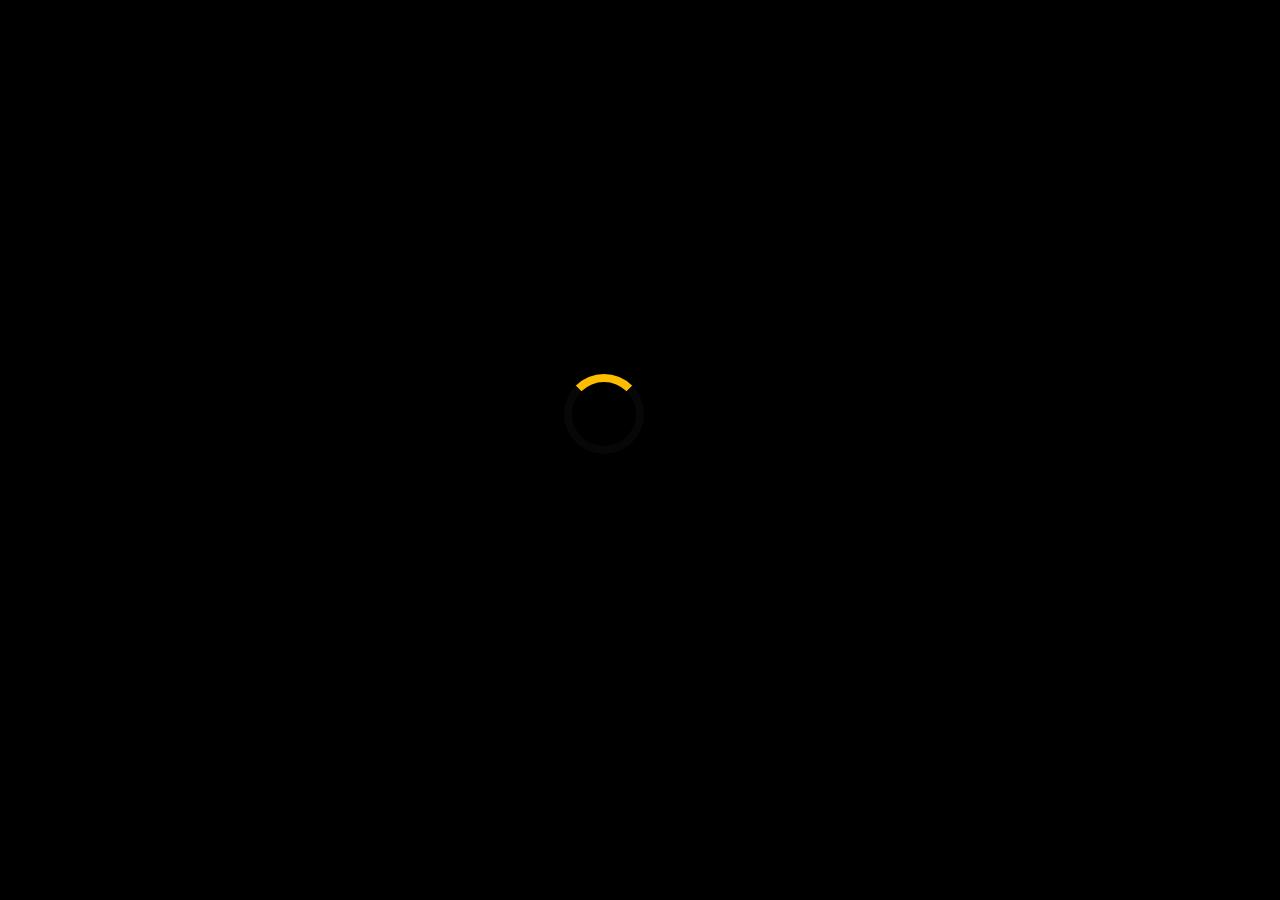
==== index.html @ 91dd9e77 "Add files via upload" ====
<!DOCTYPE html>
<html lang="en">
<head>
    <script src="app.js"></script>
    <meta charset="UTF-8">
    <meta name="viewport" content="width=device-width, initial-scale=1.0">
    <title>Roaring Owl | Creative Growth Solutions</title>
    <link rel="stylesheet" href="style_maintainance.css">
</head>
<body onload="myFunction()" bgcolor="black">
    <div id="loader">
        <div class="spinner"></div>
    </div>
    <div id="myDiv" class="main">
        <img class="logo_size" src="Assets\Logo\Logo_nobg.png" alt=""><br><br><br>
        <div class="maintainance">THE WEBSITE IS DOWN FOR MAINTAINANCE AND WILL BE UP IN <span id="timer"></span></div>    
    </div>
    
</body>
---- style_maintainance.css ----
*{
    margin: 0;
    padding: 0;
    box-sizing: border-box;
    font-family: Arial, Helvetica, sans-serif;
}
.main{
    height: 100dvh;
    display: flex;
    flex-direction: column;
    justify-content: center;
    align-items: center;
}
.logo_size {
    width: 30vw;
}
.maintainance{
    color: #ffbd00;
    font-size: 1vw;
    font-weight: bold;
}
#timer{
    color: white;
}
#loader {
    position: absolute;
    left: 50%;
    top: 50%;
    z-index: 1;
    width: 80px;
    height: 80px;
    margin: -76px 0 0 -76px;
    border: 8px solid #070707;
    border-radius: 50%;
    border-top: 8px solid #ffbd00;
    -webkit-animation: spin 2s linear infinite;
    animation: spin 2s linear infinite;
  }
  .main {
    position: relative;
    -webkit-animation-name: animatebottom;
    -webkit-animation-duration: 2s;
    animation-name: animatebottom;
    animation-duration: 2s
  }
  @-webkit-keyframes spin {
    0% { -webkit-transform: rotate(0deg); }
    100% { -webkit-transform: rotate(360deg); }
  }
  
  @keyframes spin {
    0% { transform: rotate(0deg); }
    100% { transform: rotate(360deg); }
  }
  
  @-webkit-keyframes animatebottom {
    from { bottom:0px; opacity:0 } 
    to { bottom:0px; opacity:1 }
  }
  
  @keyframes animatebottom { 
    from{  opacity:0 } 
    to{  opacity:1 }
  }
  
  #myDiv {
    display: none;
    text-align: center;
  }
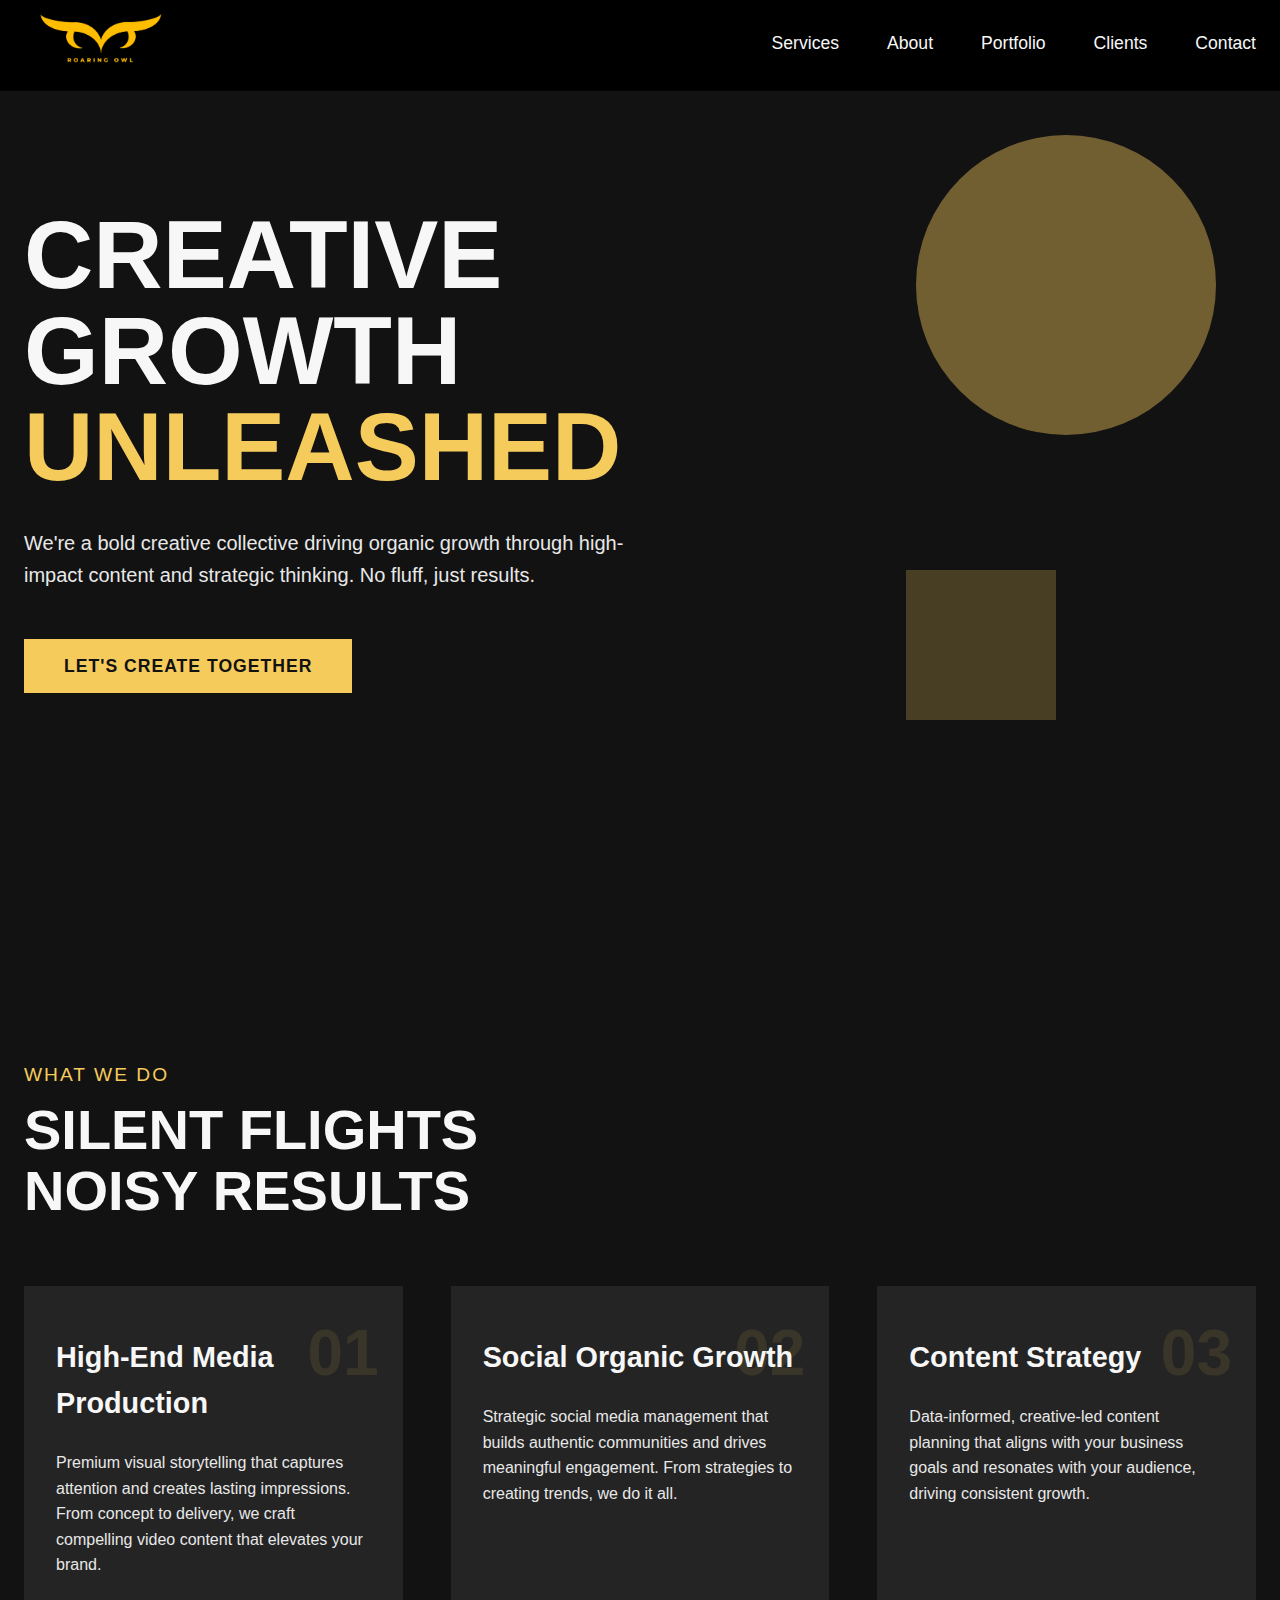
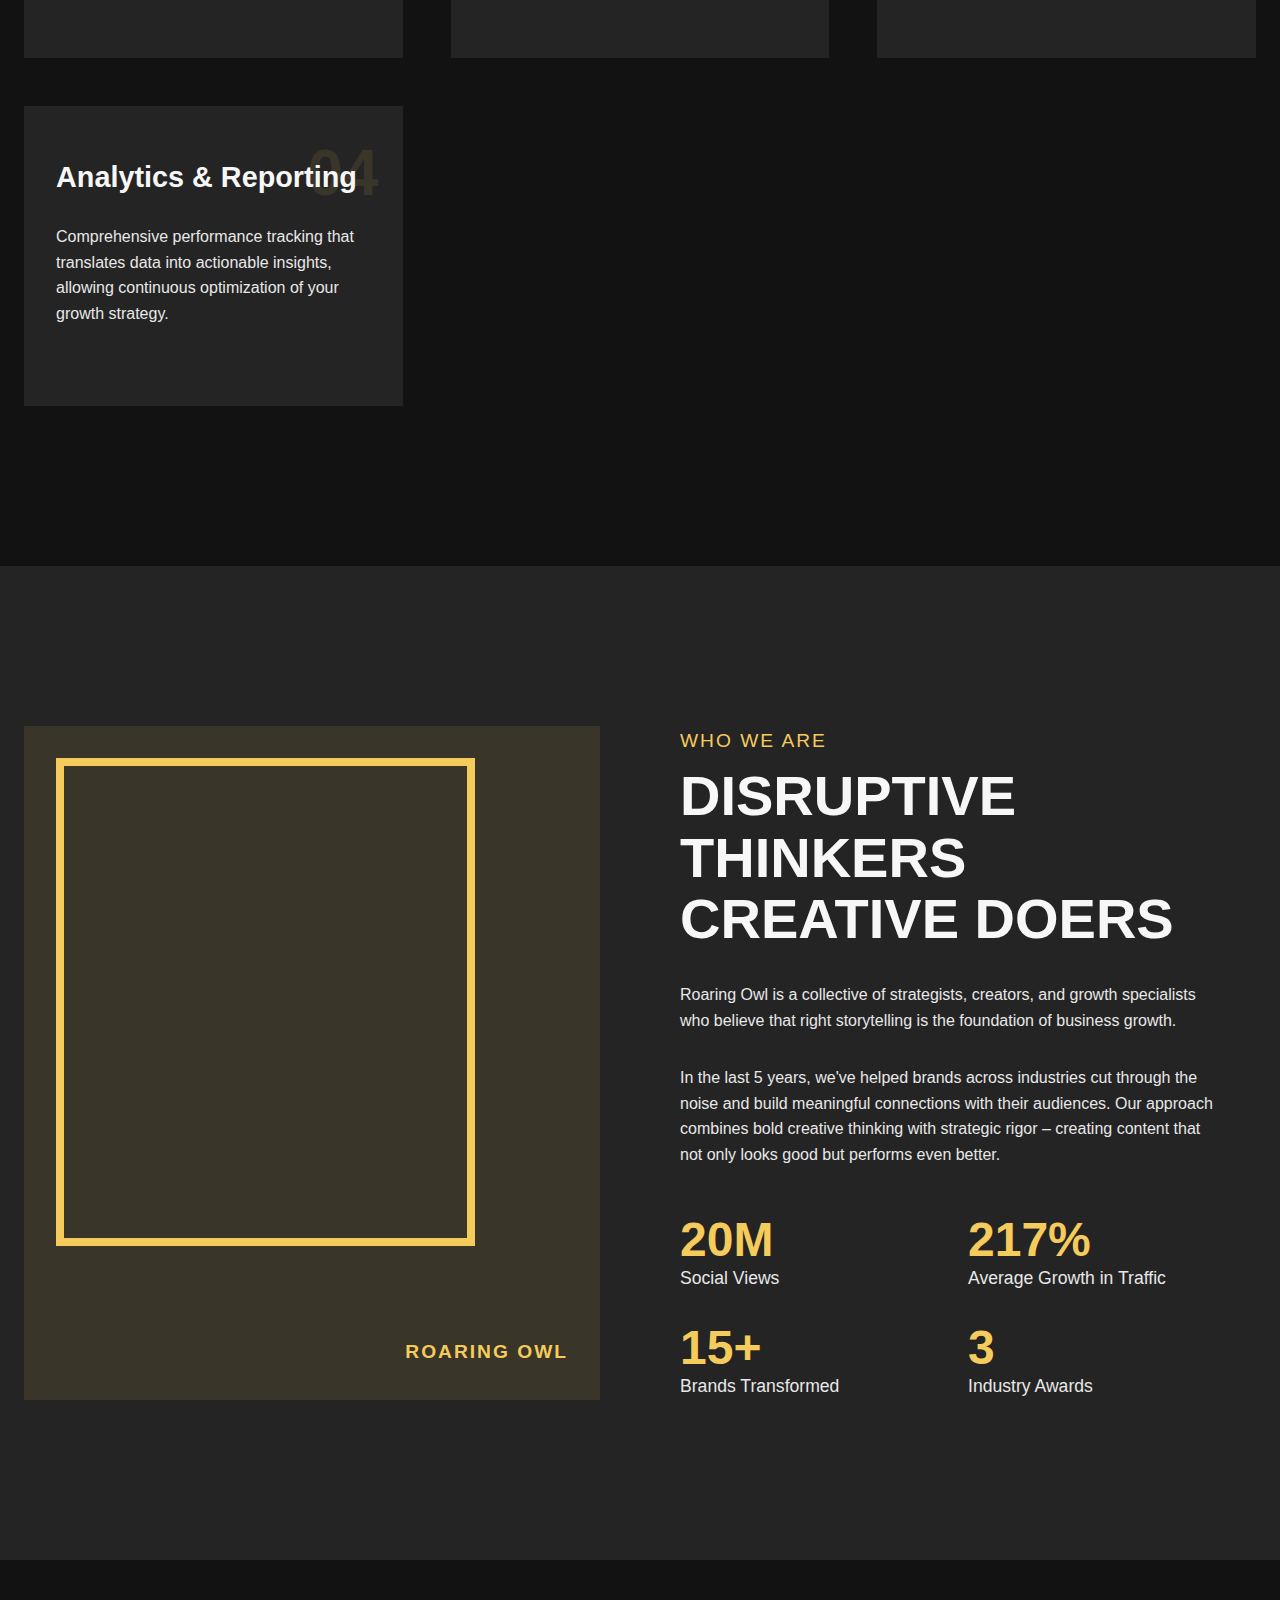
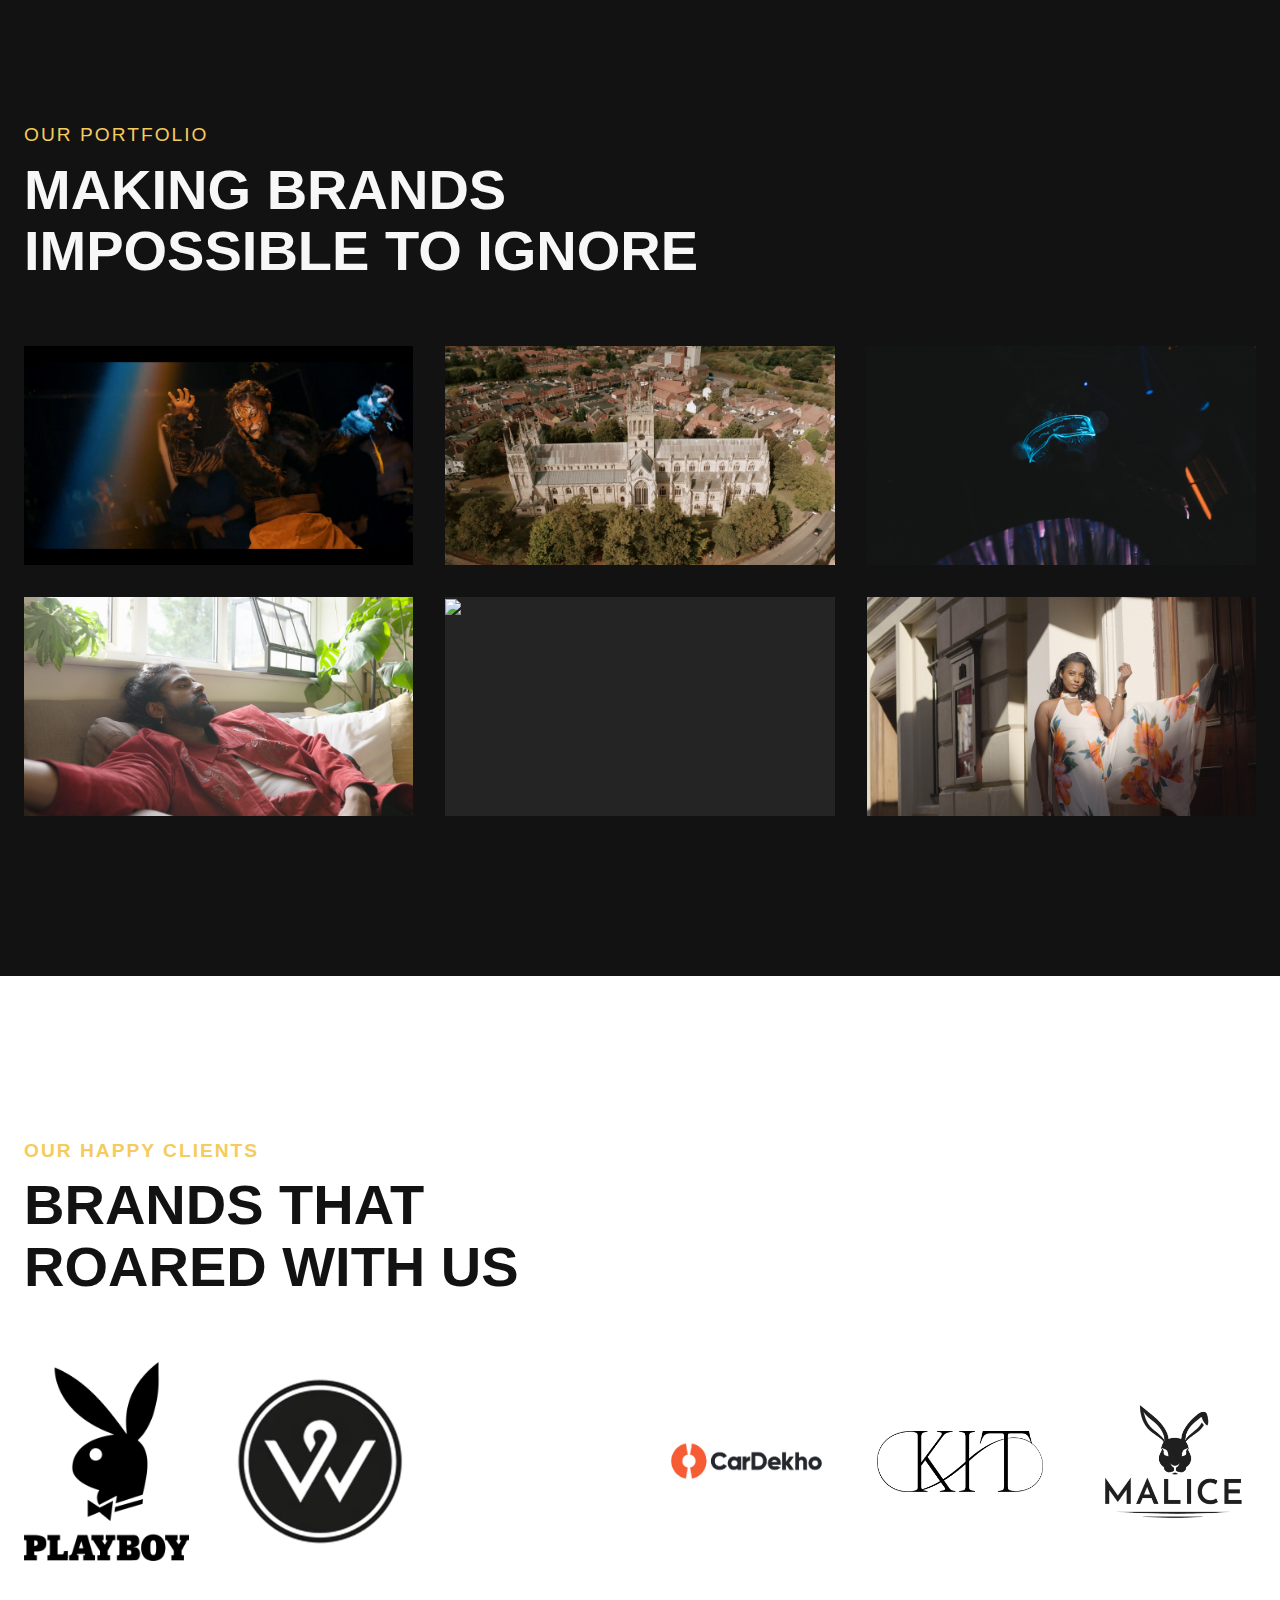
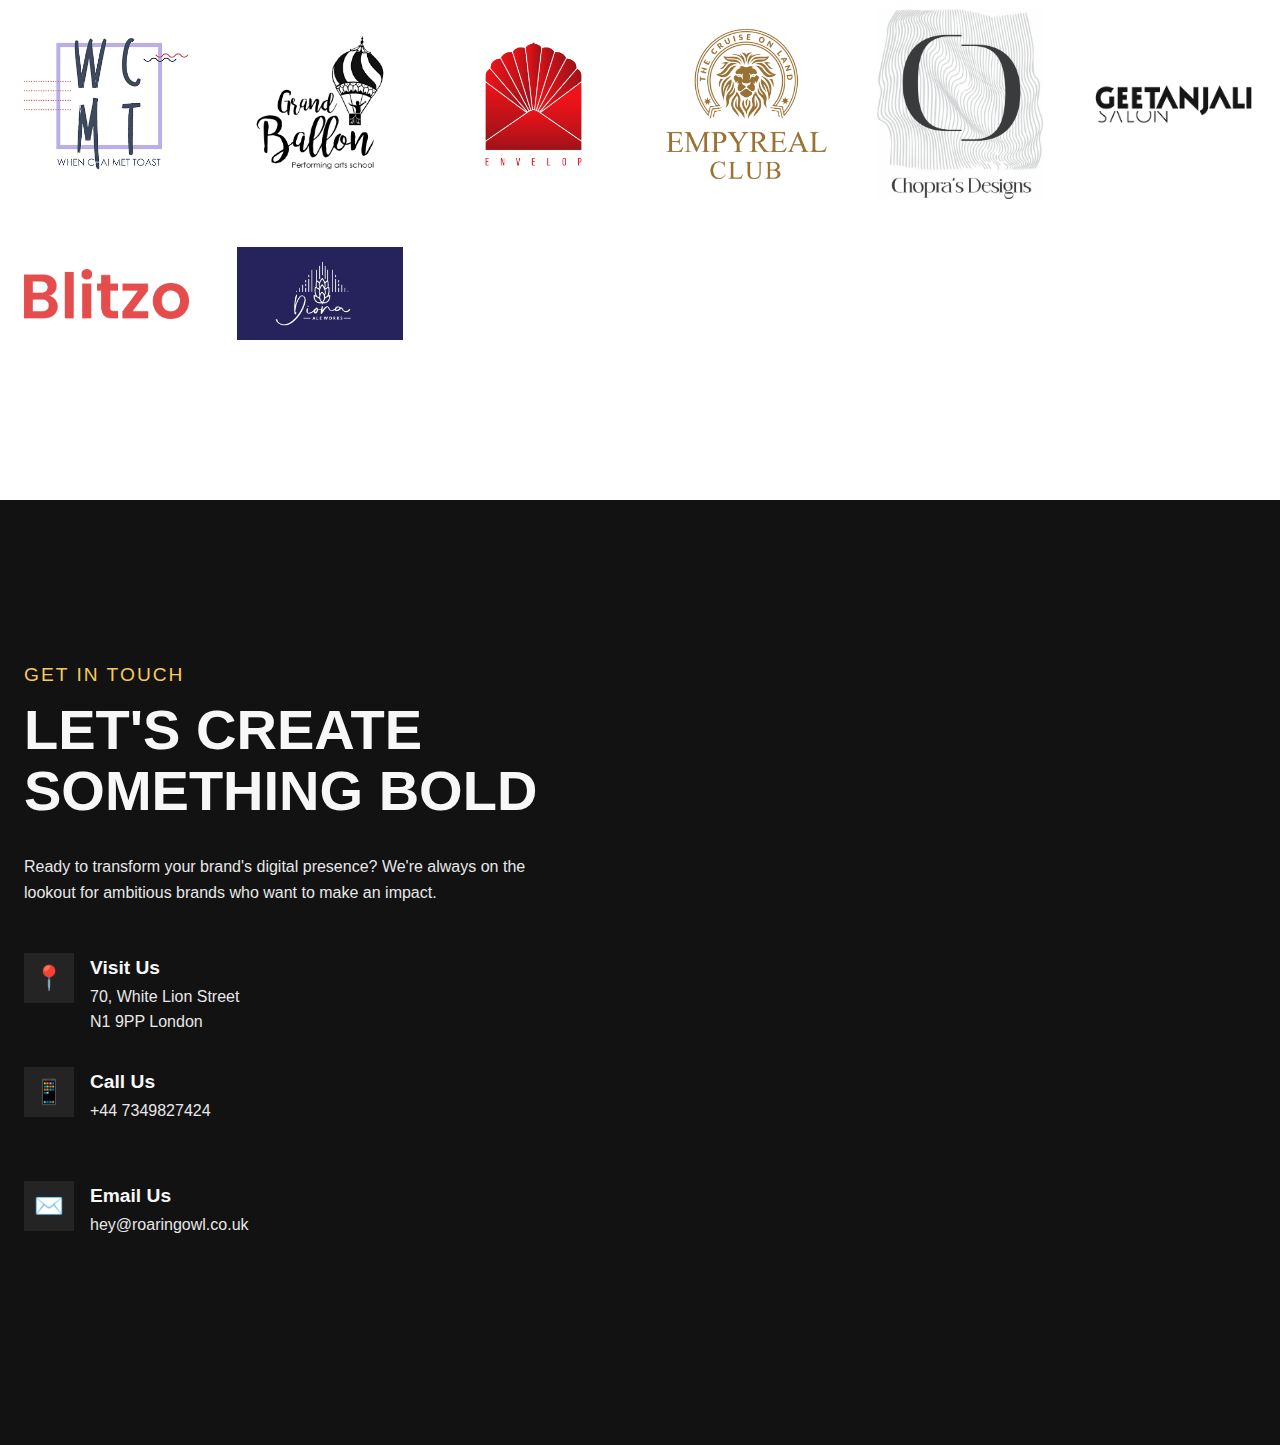
==== commit 5abd911c: "Website Live" ====
--- a/index.html
+++ b/index.html
@@ -1,19 +1,325 @@
 <!DOCTYPE html>
 <html lang="en">
 <head>
+    
     <script src="app.js"></script>
     <meta charset="UTF-8">
     <meta name="viewport" content="width=device-width, initial-scale=1.0">
     <title>Roaring Owl | Creative Growth Solutions</title>
-    <link rel="stylesheet" href="style_maintainance.css">
+    <link rel="icon" type="image/x-icon" href="/Assets/Icons/Logo_nobg.png">
+    <link rel="stylesheet" href="style.css">
 </head>
 <body onload="myFunction()" bgcolor="black">
-    <div id="loader">
-        <div class="spinner"></div>
-    </div>
-    <div id="myDiv" class="main">
-        <img class="logo_size" src="Assets\Logo\Logo_nobg.png" alt=""><br><br><br>
-        <div class="maintainance">THE WEBSITE IS DOWN FOR MAINTAINANCE AND WILL BE UP IN <span id="timer"></span></div>    
-    </div>
+    <!-- Header -->
+<header id="header">
+    <div class="container">
+        <nav>
+            <div class="logo">
+                <div class="logo-text"><img class="logo-img" src="Assets/Logo/Logo_nobg.png"></div>
+            </div>
+            <div class="nav-links">
+                <a href="#services">Services</a>
+                <a href="#about">About</a>
+                <a href="#work">Portfolio</a>
+                <a href="#client">Clients</a>
+                <a href="#contact">Contact</a>
+            </div>
+            <div class="menu-toggle">☰</div>
+        </nav>
+    </div>
+</header>
+
+<!-- Hero Section -->
+<section class="hero">
+    <div class="container">
+        <div class="hero-content">
+            <h1 class="hero-title">CREATIVE GROWTH <span>UNLEASHED</span></h1>
+            <p class="hero-description">We're a bold creative collective driving organic growth through high-impact content and strategic thinking. No fluff, just results.</p>
+            <a href="#contact" class="btn">Let's Create Together</a>
+        </div>
+    </div>
+    <div class="hero-shapes">
+        <div class="hero-shape shape1"></div>
+        <div class="hero-shape shape2"></div>
+    </div>
+</section>
+
+<!-- Services Section -->
+<section id="services" class="services">
+    <div class="container">
+        <p class="section-subtitle">What We Do</p>
+        <h2 class="section-title">SILENT FLIGHTS<br>NOISY RESULTS</h2>
+        <div class="services-grid">
+            <div class="service-card">
+                <div class="service-number">01</div>
+                <h3 class="service-title">High-End Media Production</h3>
+                <p class="service-description">Premium visual storytelling that captures attention and creates lasting impressions. From concept to delivery, we craft compelling video content that elevates your brand.</p>
+                <!-- <a href="#" class="service-link">Learn more</a> -->
+            </div>
+            <div class="service-card">
+                <div class="service-number">02</div>
+                <h3 class="service-title">Social Organic Growth</h3>
+                <p class="service-description">Strategic social media management that builds authentic communities and drives meaningful engagement. From strategies to creating trends, we do it all.</p>
+                <!-- <a href="#" class="service-link">Learn more</a> -->
+            </div>
+            <div class="service-card">
+                <div class="service-number">03</div>
+                <h3 class="service-title">Content Strategy</h3>
+                <p class="service-description">Data-informed, creative-led content planning that aligns with your business goals and resonates with your audience, driving consistent growth.</p>
+                <!-- <a href="#" class="service-link">Learn more</a> -->
+            </div>
+            <div class="service-card">
+                <div class="service-number">04</div>
+                <h3 class="service-title">Analytics & Reporting</h3>
+                <p class="service-description">Comprehensive performance tracking that translates data into actionable insights, allowing continuous optimization of your growth strategy.</p>
+                <!-- <a href="#" class="service-link">Learn more</a> -->
+            </div>
+        </div>
+    </div>
+</section>
+
+<!-- About Section -->
+<section id="about" class="about">
+    <div class="container">
+        <div class="about-grid">
+            <div class="about-image">
+                <!-- Placeholder for image -->
+            </div>
+            <div class="about-content">
+                <p class="section-subtitle">Who We Are</p>
+                <h2 class="section-title">DISRUPTIVE THINKERS<br>CREATIVE DOERS</h2>
+                <p class="about-text">Roaring Owl is a collective of strategists, creators, and growth specialists who believe that right storytelling is the foundation of business growth.</p>
+                <p class="about-text">In the last 5 years, we've helped brands across industries cut through the noise and build meaningful connections with their audiences. Our approach combines bold creative thinking with strategic rigor – creating content that not only looks good but performs even better.</p>
+                <div class="stats-grid">
+                    <div class="stat-item">
+                        <span class="stat-number">20M</span>
+                        <span class="stat-label">Social Views</span>
+                    </div>
+                    <div class="stat-item">
+                        <span class="stat-number">217%</span>
+                        <span class="stat-label">Average Growth in Traffic</span>
+                    </div>
+                    <div class="stat-item">
+                        <span class="stat-number">15+</span>
+                        <span class="stat-label">Brands Transformed</span>
+                    </div>
+                    <div class="stat-item">
+                        <span class="stat-number">3</span>
+                        <span class="stat-label">Industry Awards</span>
+                    </div>
+                </div>
+            </div>
+        </div>
+    </div>
+</section>
+
+<!-- Work Section -->
+<section id="work" class="work">
+    <div class="container">
+        <p class="section-subtitle">Our Portfolio</p>
+        <h2 class="section-title">MAKING BRANDS<br>IMPOSSIBLE TO IGNORE</h2>
+        <div class="work-grid">
+            <div class="work-item">
+                <img class="work-img" src="Assets/Work/the-legend-of-jungle.jpeg">
+                <div class="work-info">
+                    <h3 class="work-title">Legend of Jungle Campaign</h3>
+                    <p class="work-category">Media Production</p>
+                </div>
+            </div>
+            <div class="work-item">
+                <img class="work-img" src="Assets/Work/york.jpg">
+                <div class="work-info">
+                    <h3 class="work-title">Back To 1970 Campaign</h3>
+                    <p class="work-category">Media Production</p>
+                </div>
+            </div>
+            <div class="work-item">
+                <img class="work-img" src="Assets/Work/Studio 2054.jpg">
+                <div class="work-info">
+                    <h3 class="work-title">Studio 2054</h3>
+                    <p class="work-category">Social Growth</p>
+                </div>
+            </div>
+            <div class="work-item">
+                <img class="work-img" src="Assets/Work/TFKT.jpg">
+                <div class="work-info">
+                    <h3 class="work-title">The French Kiss Tunnel</h3>
+                    <p class="work-category">PR Campaign</p>
+                </div>
+            </div>
+            <div class="work-item">
+                <img class="work-img" src="Assets/Work/Patek Phillip.png">
+                <div class="work-info">
+                    <h3 class="work-title">Nautilus 5980/1R</h3>
+                    <p class="work-category">Social Growth</p>
+                </div>
+            </div>
+            <div class="work-item">
+                <img class="work-img" src="Assets/Work/Monet.jpg">
+                <div class="work-info">
+                    <h3 class="work-title">Canvas of Warmth</h3>
+                    <p class="work-category">Media Production</p>
+                </div>
+            </div>
+        </div>
+    </div>
+</section>
+
+<!-- Client Section -->
+<section id="client" class="client">
+    <div class="container">
+        <p class="section-subtitle">Our Happy Clients</p>
+        <h2 class="section-title">BRANDS THAT <br>ROARED WITH US</h2>
+        <!-- <marquee> -->
+            <div class="client-grid">
+                <div class="client-member">
+                        <img class="client-photo" src="Assets/Brands/PlayboyLogo.svg.png" alt="">
+                </div>
+                <div class="client-member">
+                        <img class="client-photo" src="Assets/Brands/Official Watches.png" alt="">
+                </div>
+                <div class="client-member">
+                        <img class="client-photo" src="Assets/Brands/JLF.png" alt="">
+                </div>
+                <div class="client-member">
+                        <img class="client-photo" src="Assets/Brands/Car Dekho.png" alt="">
+                </div>
+                <div class="client-member">
+                    <img class="client-photo invert" src="Assets/Brands/kit-white@4x.png" alt="">
+                </div>
+                <div class="client-member">
+                    <img class="client-photo" src="Assets/Brands/Malice Arts.png" alt="">
+                </div>
+                <div class="client-member">
+                    <img class="client-photo" src="Assets/Brands/WCMT.png" alt="">
+                </div>
+                <div class="client-member">
+                        <img class="client-photo" src="Assets/Brands/Grand Ballon.png" alt="">
+                </div>
+                <div class="client-member">
+                    <img class="client-photo" src="Assets/Brands/Envelop.jpg" alt="">
+                </div>
+                <div class="client-member">
+                    <img class="client-photo" src="Assets/Brands/Empyreal.png" alt="">
+                </div>
+                <div class="client-member">
+                    <img class="client-photo" src="Assets/Brands/Chopra.jpg" alt="">
+                </div>
+                <div class="client-member">
+                    <img class="client-photo" src="Assets/Brands/Geetanjali.png" alt="">
+                </div>
+                <div class="client-member">
+                    <img class="client-photo" src="Assets/Brands/blitzo text.png" alt="">
+                </div>
+                <div class="client-member">
+                    <img class="client-photo" src="Assets/Brands/DIONA.jpg" alt="">
+                </div>
+            </div>
+        </marquee>
+    </div>
+</section>
+
+<!-- Team Section -->
+<!-- <section class="team">
+    <div class="container">
+        <p class="section-subtitle">Our Creative Minds</p>
+        <h2 class="section-title">THE OWLS BEHIND<br>THE ROAR</h2>
+        <div class="team-grid">
+            <div class="team-member">
+                <div class="team-photo"> -->
+                    <!-- Placeholder for image -->
+                <!-- </div>
+                <div class="team-info">
+                    <h3 class="team-name">Alex Rivera</h3>
+                    <p class="team-role">Founder & Creative Director</p>
+                    <p class="team-bio">Former agency veteran with 15+ years crafting growth strategies for global brands.</p>
+                    <div class="team-social">
+                        <a href="#" class="social-link">in</a>
+                        <a href="#" class="social-link">tw</a>
+                    </div>
+                </div>
+            </div>
+            <div class="team-member">
+                <div class="team-photo"> -->
+                    <!-- Placeholder for image -->
+                <!-- </div>
+                <div class="team-info">
+                    <h3 class="team-name">Maya Chen</h3>
+                    <p class="team-role">Media Production Lead</p>
+                    <p class="team-bio">Award-winning filmmaker and visual storyteller with a knack for capturing brand essence.</p>
+                    <div class="team-social">
+                        <a href="#" class="social-link">in</a>
+                        <a href="#" class="social-link">tw</a>
+                    </div>
+                </div>
+            </div>
+            <div class="team-member">
+                <div class="team-photo"> -->
+                    <!-- Placeholder for image -->
+                <!-- </div>
+                <div class="team-info">
+                    <h3 class="team-name">Jamal Washington</h3>
+                    <p class="team-role">Social Strategy Director</p>
+                    <p class="team-bio">Social media expert who's built communities from zero to millions for major brands.</p>
+                    <div class="team-social">
+                        <a href="#" class="social-link">in</a>
+                        <a href="#" class="social-link">tw</a>
+                    </div>
+                </div>
+            </div>
+            <div class="team-member">
+                <div class="team-photo"> -->
+                    <!-- Placeholder for image -->
+                <!-- </div>
+                <div class="team-info">
+                    <h3 class="team-name">Sophia Lee</h3>
+                    <p class="team-role">Analytics & Growth Lead</p>
+                    <p class="team-bio">Data scientist turned growth specialist who finds the stories behind the numbers.</p>
+                    <div class="team-social">
+                        <a href="#" class="social-link">in</a>
+                        <a href="#" class="social-link">tw</a>
+                    </div>
+                </div>
+            </div>
+        </div>
+    </div>
+</section> -->
+
+<!-- Contact Section -->
+<section id="contact" class="contact">
+    <div class="container">
+        <div class="contact-container">
+            <div class="contact-info">
+                <p class="section-subtitle">Get In Touch</p>
+                <h2 class="section-title">LET'S CREATE<br>SOMETHING BOLD</h2>
+                <p class="contact-text">Ready to transform your brand's digital presence? We're always on the lookout for ambitious brands who want to make an impact.</p>
+                <div class="contact-details">
+                    <div class="contact-item">
+                        <div class="contact-item-icon">📍</div>
+                        <div class="contact-item-content">
+                            <h4>Visit Us</h4>
+                            <p>70, White Lion Street<br>N1 9PP London</p>
+                        </div>
+                    </div>
+                    <div class="contact-item">
+                        <div class="contact-item-icon">📱</div>
+                        <div class="contact-item-content">
+                            <h4>Call Us</h4>
+                            <p>+44 7349827424</p><br>
+                        </div>
+                    </div>
+                    <div class="contact-item">
+                        <div class="contact-item-icon">✉️</div>
+                        <div class="contact-item-content">
+                            <h4>Email Us</h4>
+                            <p>hey@roaringowl.co.uk</p>
+                        </div>
+                    </div>
+                </div>
+            </div>
+        </div>
+    </div>
+</section>
+
     
 </body>
--- a/style.css
+++ b/style.css
@@ -0,0 +1,753 @@
+
+        /* Global Styles */
+        :root {
+            --black: #121212;
+            --mustard: #F5CB5C;
+            --dark-gray: #242424;
+            --light-gray: #E8E8E8;
+            --off-white: #F7F7F7;
+        }
+        
+        * {
+            margin: 0;
+            padding: 0;
+            box-sizing: border-box;
+            font-family: 'Space Grotesk', 'Helvetica Neue', sans-serif;
+        }
+        
+        html{
+            scroll-behavior: smooth;
+        }
+        
+        body {
+            background-color: var(--black);
+            color: var(--off-white);
+            line-height: 1.6;
+            overflow-x: hidden;
+        }
+        
+        .container {
+            width: 100%;
+            max-width: 1400px;
+            margin: 0 auto;
+            padding: 0 1.5rem;
+        }
+        
+        .btn {
+            display: inline-block;
+            padding: 0.8rem 2.5rem;
+            background-color: var(--mustard);
+            color: var(--black);
+            text-decoration: none;
+            border: none;
+            font-weight: 700;
+            font-size: 1.1rem;
+            letter-spacing: 1px;
+            text-transform: uppercase;
+            cursor: pointer;
+            transition: all 0.3s ease;
+        }
+        
+        .btn:hover {
+            background-color: #e0b94d;
+            transform: translateY(-3px);
+        }
+        
+        .section-title {
+            font-size: 3.5rem;
+            font-weight: 800;
+            margin-bottom: 2rem;
+            line-height: 1.1;
+        }
+        
+        .section-subtitle {
+            font-size: 1.2rem;
+            color: var(--mustard);
+            margin-bottom: 0.5rem;
+            text-transform: uppercase;
+            letter-spacing: 2px;
+        }
+        
+        /* Header */
+        header {
+            padding: 0.7rem 0;
+            position: fixed;
+            width: 100%;
+            top: 0;
+            z-index: 1000;
+            transition: background-color 0.3s ease;
+            background-color: black;
+        }
+        
+        header.scrolled {
+            background-color: rgba(18, 18, 18, 0.95);
+            box-shadow: 0 5px 20px rgba(0, 0, 0, 0.3);
+        }
+        
+        nav {
+            display: flex;
+            justify-content: space-between;
+            align-items: center;
+            
+        }
+        
+        .logo {
+            display: flex;
+            align-items: center;
+            gap: 1rem;
+        }
+        
+        .logo-text {
+            font-size: 1.8rem;
+            font-weight: 800;
+            color: var(--off-white);
+        }
+        
+        .logo-img {
+            width: 12vw;
+        }
+        
+        .nav-links {
+            display: flex;
+            gap: 3rem;
+        }
+        
+        .nav-links a {
+            text-decoration: none;
+            color: var(--off-white);
+            font-weight: 500;
+            font-size: 1.1rem;
+            position: relative;
+            padding-bottom: 5px;
+        }
+        
+        .nav-links a::after {
+            content: '';
+            position: absolute;
+            bottom: 0;
+            left: 0;
+            width: 0;
+            height: 2px;
+            background-color: var(--mustard);
+            transition: width 0.3s ease;
+        }
+        
+        .nav-links a:hover::after {
+            width: 100%;
+        }
+        
+        .menu-toggle {
+            display: none;
+            cursor: pointer;
+            font-size: 1.5rem;
+            color: var(--off-white);
+        }
+        
+        /* Hero Section */
+        .hero {
+            height: 100vh;
+            display: flex;
+            align-items: center;
+            position: relative;
+            overflow: hidden;
+            background-color: var(--black);
+        }
+        
+        .hero-content {
+            position: relative;
+            z-index: 2;
+            max-width: 800px;
+        }
+        
+        .hero-title {
+            font-size: clamp(3rem, 8vw, 6rem);
+            font-weight: 900;
+            line-height: 1;
+            margin-bottom: 2rem;
+        }
+        
+        .hero-title span {
+            color: var(--mustard);
+            display: block;
+        }
+        
+        .hero-description {
+            font-size: 1.25rem;
+            margin-bottom: 3rem;
+            max-width: 600px;
+            color: var(--light-gray);
+        }
+        
+        .hero-shapes {
+            position: absolute;
+            right: 0;
+            top: 0;
+            width: 50%;
+            height: 100%;
+            z-index: 1;
+            opacity: 0.6;
+        }
+        
+        .hero-shape {
+            position: absolute;
+            background-color: var(--mustard);
+        }
+        
+        .shape1 {
+            width: 300px;
+            height: 300px;
+            border-radius: 50%;
+            top: 15%;
+            right: 10%;
+            opacity: 0.7;
+        }
+        
+        .shape2 {
+            width: 150px;
+            height: 150px;
+            bottom: 20%;
+            right: 35%;
+            opacity: 0.4;
+        }
+        
+        /* Services Section */
+        .services {
+            padding: 10rem 0;
+            background-color: var(--black);
+            position: relative;
+        }
+        
+        .services-grid {
+            display: grid;
+            grid-template-columns: repeat(auto-fit, minmax(300px, 1fr));
+            gap: 3rem;
+            margin-top: 4rem;
+        }
+        
+        .service-card {
+            background-color: var(--dark-gray);
+            padding: 3rem 2rem;
+            transition: transform 0.3s ease;
+            position: relative;
+            overflow: hidden;
+        }
+        
+        .service-card:hover {
+            transform: translateY(-10px);
+        }
+        
+        .service-card::before {
+            content: '';
+            position: absolute;
+            top: 0;
+            left: 0;
+            width: 5px;
+            height: 0;
+            background-color: var(--mustard);
+            transition: height 0.3s ease;
+        }
+        
+        .service-card:hover::before {
+            height: 100%;
+        }
+        
+        .service-number {
+            font-size: 4rem;
+            font-weight: 900;
+            color: rgba(245, 203, 92, 0.1);
+            position: absolute;
+            top: 1rem;
+            right: 1.5rem;
+        }
+        
+        .service-title {
+            font-size: 1.8rem;
+            margin-bottom: 1.5rem;
+            position: relative;
+        }
+        
+        .service-description {
+            color: var(--light-gray);
+            margin-bottom: 2rem;
+            position: relative;
+        }
+        
+        .service-link {
+            color: var(--mustard);
+            text-decoration: none;
+            font-weight: 600;
+            display: inline-flex;
+            align-items: center;
+            gap: 0.5rem;
+            position: relative;
+        }
+        
+        .service-link::after {
+            content: '→';
+            transition: transform 0.3s ease;
+        }
+        
+        .service-link:hover::after {
+            transform: translateX(5px);
+        }
+        
+        /* About Section */
+        .about {
+            padding: 10rem 0;
+            background-color: var(--dark-gray);
+            position: relative;
+            overflow: hidden;
+        }
+        
+        .about-grid {
+            display: grid;
+            grid-template-columns: 1fr 1fr;
+            gap: 5rem;
+            align-items: center;
+        }
+        
+        .about-image {
+            position: relative;
+            height: 100%;
+            min-height: 500px;
+            background-color: rgba(245, 203, 92, 0.1);
+            overflow: hidden;
+        }
+        
+        .about-image::before {
+            content: '';
+            position: absolute;
+            width: 70%;
+            height: 70%;
+            border: 8px solid var(--mustard);
+            top: 2rem;
+            left: 2rem;
+            z-index: 1;
+        }
+        
+        .about-image::after {
+            content: 'ROARING OWL';
+            position: absolute;
+            bottom: 2rem;
+            right: 2rem;
+            font-size: 1.2rem;
+            font-weight: 800;
+            color: var(--mustard);
+            letter-spacing: 2px;
+        }
+        
+        .about-content {
+            padding-right: 2rem;
+        }
+        
+        .about-text {
+            margin-bottom: 2rem;
+            color: var(--light-gray);
+        }
+        
+        .stats-grid {
+            display: grid;
+            grid-template-columns: repeat(2, 1fr);
+            gap: 2rem;
+            margin-top: 3rem;
+        }
+        
+        .stat-item {
+            display: flex;
+            flex-direction: column;
+        }
+        
+        .stat-number {
+            font-size: 3rem;
+            font-weight: 800;
+            color: var(--mustard);
+            line-height: 1;
+        }
+        
+        .stat-label {
+            font-size: 1.1rem;
+            color: var(--light-gray);
+        }
+        
+        /* Work Section */
+        .work {
+            padding: 10rem 0;
+            background-color: var(--black);
+        }
+        
+        .work-grid {
+            display: grid;
+            grid-template-columns: repeat(auto-fit, minmax(350px, 1fr));
+            gap: 2rem;
+            margin-top: 4rem;
+        }
+        
+        .work-item {
+            position: relative;
+            overflow: hidden;
+            aspect-ratio: 16 / 9;
+            background-color: var(--dark-gray);
+        }
+        
+        .work-item::before {
+            content: '';
+            position: absolute;
+            top: 0;
+            left: 0;
+            width: 100%;
+            height: 100%;
+            background: linear-gradient(to top, rgba(0,0,0,0.8) 0%, rgba(0,0,0,0) 60%);
+            z-index: 1;
+            opacity: 0;
+            transition: opacity 0.3s ease;
+        }
+        
+        .work-item:hover::before {
+            opacity: 1;
+        }
+        .work-img{
+            width:100%;
+        }
+        .work-info {
+            position: absolute;
+            bottom: 0;
+            left: 0;
+            width: 100%;
+            padding: 2rem;
+            z-index: 2;
+            transform: translateY(100%);
+            transition: transform 0.3s ease;
+        }
+        
+        .work-item:hover .work-info {
+            transform: translateY(0);
+        }
+    
+        
+        .work-title {
+            font-size: 1.5rem;
+            margin-bottom: 0.5rem;
+        }
+        
+        .work-category {
+            color: var(--mustard);
+            font-size: 0.9rem;
+            text-transform: uppercase;
+            letter-spacing: 1px;
+        }
+        
+        /* Client Section */
+        .client {
+            padding: 10rem 0;
+            background-color: white;
+        }
+        
+        .client-grid {
+            display: grid;
+            grid-template-columns: repeat(auto-fit, minmax(150px, 1fr));
+            gap: 3rem;
+            /* grid-auto-flow: column; */
+            margin-top: 4rem;
+        }
+        .client .section-title{
+            color: var(--black);
+        }
+        .client .section-subtitle{
+            font-weight:bold
+        }
+        .client-member {
+            position: relative;
+            overflow: hidden;
+            display: flex;
+            justify-content: center;
+            align-items: center         ;
+        }
+        
+        .client-photo {
+            width: 100%;
+            position: relative;
+            overflow: hidden;
+        }
+        .invert{
+            filter: invert(100%);
+        }
+        
+      
+
+        /* Team Section */
+        .team {
+            padding: 10rem 0;
+            background-color: var(--dark-gray);
+        }
+        
+        .team-grid {
+            display: grid;
+            grid-template-columns: repeat(auto-fit, minmax(250px, 1fr));
+            gap: 3rem;
+            margin-top: 4rem;
+        }
+        
+        .team-member {
+            position: relative;
+            overflow: hidden;
+        }
+        
+        .team-photo {
+            width: 100%;
+            aspect-ratio: 1;
+            background-color: var(--black);
+            position: relative;
+            overflow: hidden;
+        }
+        
+        .team-info {
+            padding: 1.5rem 0;
+        }
+        
+        .team-name {
+            font-size: 1.5rem;
+            margin-bottom: 0.5rem;
+        }
+        
+        .team-role {
+            color: var(--mustard);
+            margin-bottom: 1rem;
+            font-size: 0.9rem;
+            text-transform: uppercase;
+            letter-spacing: 1px;
+        }
+        
+        .team-bio {
+            color: var(--light-gray);
+            margin-bottom: 1.5rem;
+        }
+        
+        .team-social {
+            display: flex;
+            gap: 1rem;
+        }
+        
+        .social-link {
+            width: 40px;
+            height: 40px;
+            display: flex;
+            align-items: center;
+            justify-content: center;
+            background-color: var(--black);
+            color: var(--light-gray);
+            text-decoration: none;
+            transition: all 0.3s ease;
+        }
+        
+        .social-link:hover {
+            background-color: var(--mustard);
+            color: var(--black);
+        }
+        
+        /* Contact Section */
+        .contact {
+            padding: 10rem 0;
+            background-color: var(--black);
+            position: relative;
+            overflow: hidden;
+        }
+        
+        .contact-container {
+            display: grid;
+            grid-template-columns: 1fr 1fr;
+            gap: 5rem;
+        }
+        
+        .contact-info {
+            padding-right: 2rem;
+        }
+        
+        .contact-text {
+            margin-bottom: 3rem;
+            color: var(--light-gray);
+        }
+        
+        .contact-details {
+            display: grid;
+            gap: 2rem;
+            margin-bottom: 3rem;
+        }
+        
+        .contact-item {
+            display: flex;
+            gap: 1rem;
+            align-items: flex-start;
+        }
+        
+        .contact-item-icon {
+            width: 50px;
+            height: 50px;
+            background-color: var(--dark-gray);
+            display: flex;
+            align-items: center;
+            justify-content: center;
+            font-size: 1.5rem;
+            color: var(--mustard);
+        }
+        
+        .contact-item-content h4 {
+            /* margin-bottom: 0.1rem; */
+            font-size: 1.2rem;
+        }
+        
+        .contact-item-content p, .contact-item-content a {
+            color: var(--light-gray);
+            text-decoration: none;
+            transition: color 0.3s ease;
+        }
+        
+        .contact-item-content a:hover {
+            color: var(--mustard);
+        }
+        
+        .contact-form {
+            background-color: var(--dark-gray);
+            padding: 3rem;
+        }
+        
+        .form-group {
+            margin-bottom: 2rem;
+        }
+        
+        .form-label {
+            display: block;
+            margin-bottom: 0.5rem;
+            font-weight: 500;
+            font-size: 1.1rem;
+        }
+        
+        .form-control {
+            width: 100%;
+            padding: 1rem;
+            background-color: rgba(255, 255, 255, 0.05);
+            border: 1px solid rgba(255, 255, 255, 0.1);
+            color: var(--off-white);
+            font-size: 1rem;
+            transition: all 0.3s ease;
+        }
+        
+        .form-control:focus {
+            border-color: var(--mustard);
+            outline: none;
+        }
+        
+        textarea.form-control {
+            min-height: 150px;
+            resize: vertical;
+        }
+        
+        /* Footer */
+        footer {
+            background-color: var(--black);
+            padding: 5rem 0 2rem;
+            border-top: 1px solid rgba(255, 255, 255, 0.05);
+        }
+        
+        .footer-top {
+            display: grid;
+            grid-template-columns: repeat(auto-fit, minmax(250px, 1fr));
+            gap: 4rem;
+            margin-bottom: 5rem;
+        }
+        
+        .footer-logo {
+            font-size: 2rem;
+            font-weight: 800;
+            margin-bottom: 1.5rem;
+        }
+        
+        .footer-description {
+            color: var(--light-gray);
+            margin-bottom: 2rem;
+        }
+        
+        .footer-social {
+            display: flex;
+            gap: 1rem;
+        }
+        
+        .footer-heading {
+            font-size: 1.5rem;
+            margin-bottom: 2rem;
+            position: relative;
+            padding-bottom: 1rem;
+        }
+        
+        .footer-heading::after {
+            content: '';
+            position: absolute;
+            bottom: 0;
+            left: 0;
+            width: 50px;
+            height: 3px;
+            background-color: var(--mustard);
+        }
+        
+        .footer-links {
+            list-style: none;
+        }
+        
+        .footer-links li {
+            margin-bottom: 1rem;
+        }
+        
+        .footer-links a {
+            color: var(--light-gray);
+            text-decoration: none;
+            transition: color 0.3s ease;
+        }
+        
+        .footer-links a:hover {
+            color: var(--mustard);
+        }
+        
+        .footer-bottom {
+            text-align: center;
+            padding-top: 2rem;
+            border-top: 1px solid rgba(255, 255, 255, 0.05);
+            color: var(--light-gray);
+            font-size: 0.9rem;
+        }
+        
+        /* Responsive Styles */
+        @media (max-width: 992px) {
+            .about-grid, .contact-container {
+                grid-template-columns: 1fr;
+                gap: 3rem;
+            }
+            
+            .about-image {
+                min-height: 400px;
+            }
+            
+            .about-content, .contact-info {
+                padding-right: 0;
+            }
+        }
+        
+        @media (max-width: 768px) {
+            .nav-links {
+                display: none;
+            }
+            
+            .menu-toggle {
+                display: block;
+            }
+            
+            .services-grid {
+                grid-template-columns: 1fr;
+            }
+            
+            .section-title {
+                font-size: 2.5rem;
+            }
+            
+            .hero-title {
+                font-size: clamp(2.5rem, 8vw, 4rem);
+            }
+        }